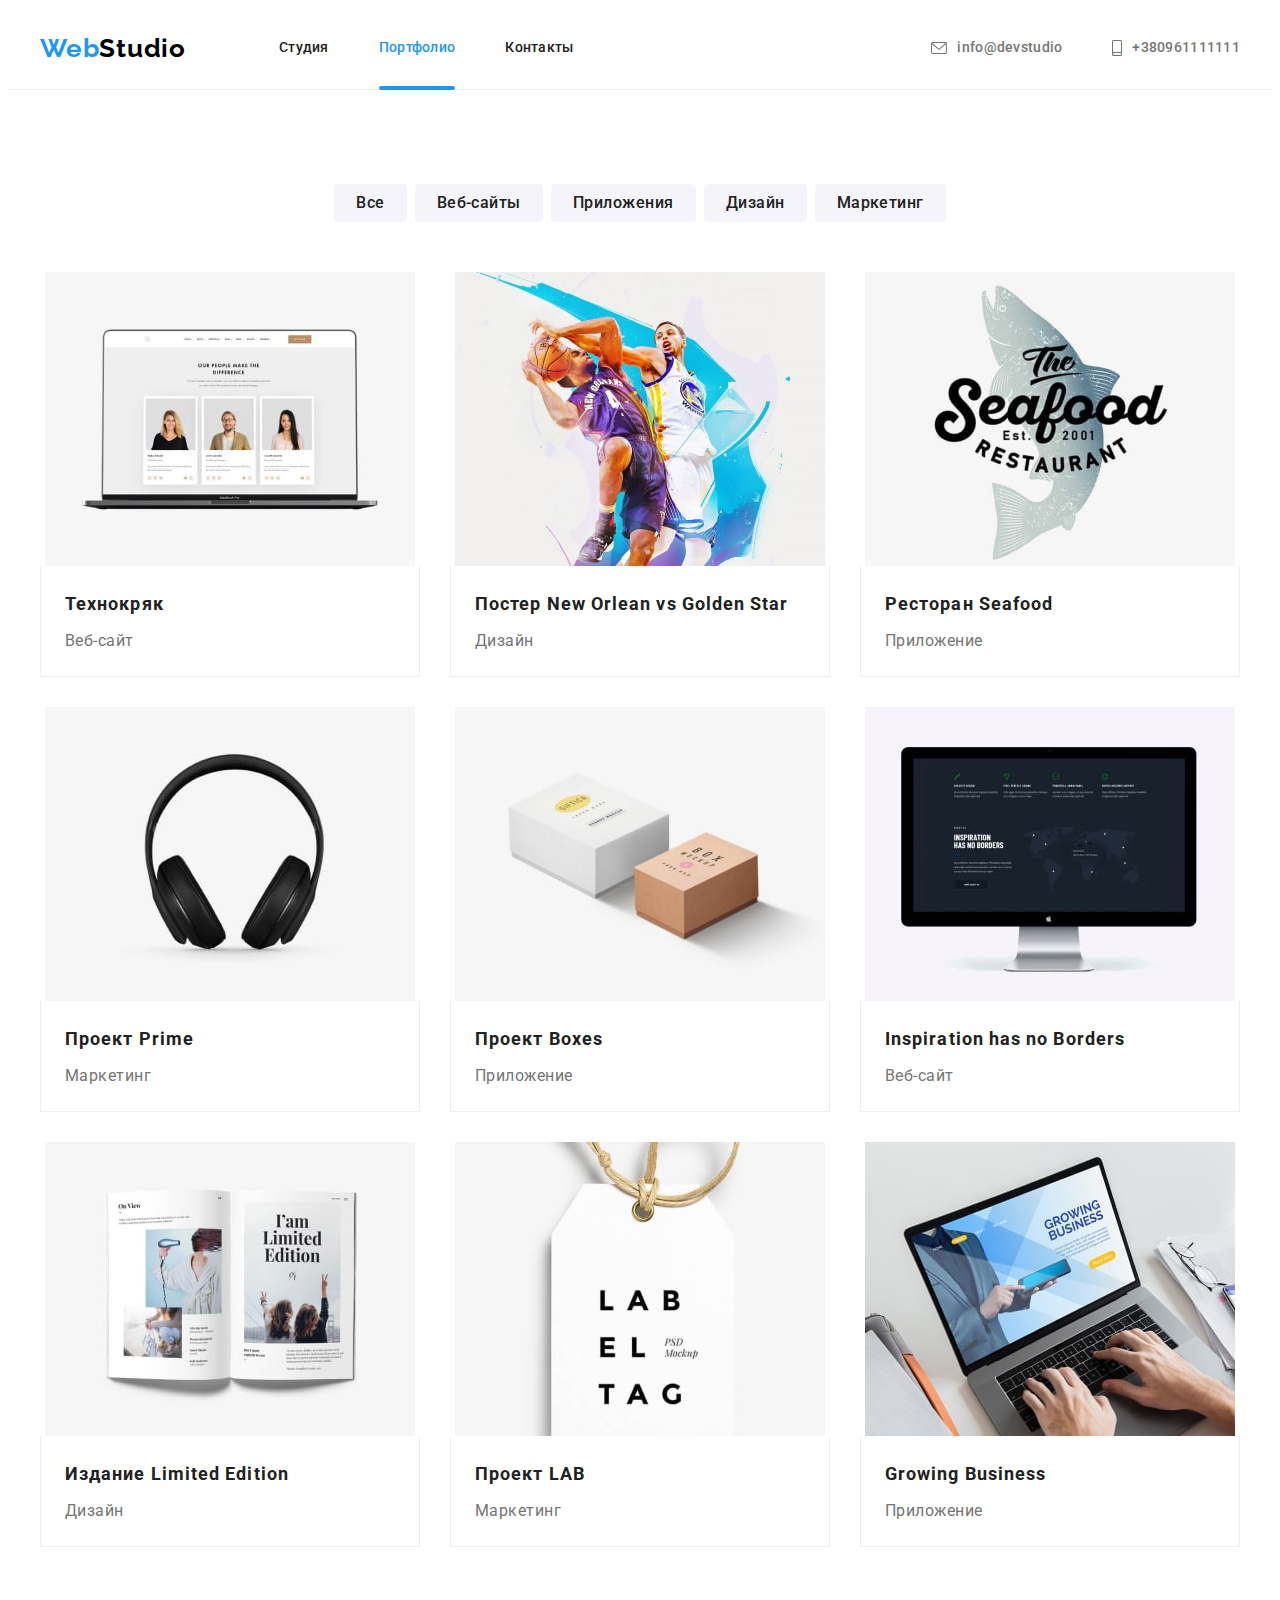
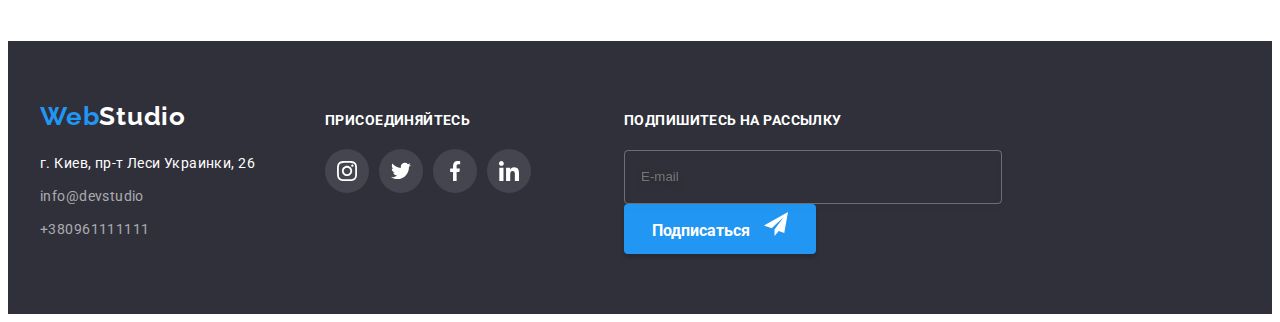
==== portfolio.html @ adef1f6b "add HW6" ====
<!DOCTYPE html>
<html lang="ru">
  <head>
    <meta charset="UTF-8" />
    <meta http-equiv="X-UA-Compatible" content="IE=edge" />
    <meta name="viewport" content="width=device-width, initial-scale=1.0" />
    <link rel="preconnect" href="https://fonts.googleapis.com" />
    <link rel="preconnect" href="https://fonts.gstatic.com" crossorigin />
    <link
      href="https://fonts.googleapis.com/css2?family=Raleway:wght@700&family=Roboto:wght@400;500;700;900&display=swap"
      rel="stylesheet"
    />
    <title>WebStudio</title>
    <link
      rel="stylesheet"
      href="https://cdnjs.cloudflare.com/ajax/libs/modern-normalize/1.1.0/modern-normalize.min.css"
      integrity="sha512-wpPYUAdjBVSE4KJnH1VR1HeZfpl1ub8YT/NKx4PuQ5NmX2tKuGu6U/JRp5y+Y8XG2tV+wKQpNHVUX03MfMFn9Q=="
      crossorigin="anonymous"
      referrerpolicy="no-referrer"
    />
    <link rel="stylesheet" href="./css/styles.css" />
  </head>
  <body>
    <!--header-->
    <header class="header">
      <div class="container">
        <a class="header-logo link logo" href="/" lang="en"
          ><span class="color-logo">Web</span>Studio</a
        >
        <nav class="header-nav">
          <ul class="header-list list">
            <li class="header-item">
              <a href="./index.html" class="header-link link">Студия</a>
            </li>
            <li class="header-item">
              <a href="" class="header-link link current">Портфолио</a>
            </li>
            <li class="header-item">
              <a href="" class="header-link link">Контакты</a>
            </li>
          </ul>
        </nav>
        <ul class="header-contacts list">
          <li class="header-contacts-item">
            <a
              href="mailto:info@devstudio"
              class="header-contacts-link header-link link"
            >
              <svg class="header-icons" width="16" height="12">
                <use href="./images/icons.svg#icon-tel"></use>
              </svg>
              info@devstudio</a
            >
          </li>
          <li class="header-contacts-item">
            <a
              href="tel:+380961111111"
              class="header-contacts-link header-link link"
            >
              <svg class="header-icons" width="10" height="16">
                <use href="./images/icons.svg#icon-smartphone"></use>
              </svg>
              +380961111111</a
            >
          </li>
        </ul>
      </div>
    </header>
    <main>
      <!-- --------------------------------------Portfolio -->
      <section class="portfolio">
        <h1 class="visually-hidden">Портфолио</h1>
        <!----------------------------------------- filter -->

        <div class="container">
          <h2 class="visually-hidden">Фильтры</h2>
          <ul class="filter-list list">
            <li class="filter-item">
              <button type="button" class="filter-btn">Все</button>
            </li>
            <li class="filter-item">
              <button type="button" class="filter-btn">Веб-сайты</button>
            </li>
            <li class="filter-item">
              <button type="button" class="filter-btn">Приложения</button>
            </li>
            <li class="filter-item">
              <button type="button" class="filter-btn">Дизайн</button>
            </li>
            <li class="filter-item">
              <button type="button" class="filter-btn">Маркетинг</button>
            </li>
          </ul>

          <!--------------------------------------- projects -->

          <h2 class="visually-hidden">Наши проекты</h2>
          <ul class="projects-list list">
            <li class="projects-item">
              <a class="projects-link link" href="">
                <div class="projects-image">
                  <img
                    src="./images/img-min.jpg"
                    width="370"
                    alt="Ноутбук с сайтом технокряк на экране"
                  />
                  <p class="projects-top-text">
                    Ресурс предлагает комплексные предложения с разным уровнем
                    функционала и сервисов. Все это позволит посетителю получить
                    исчерпывающие сведения о компании или частном лице.
                  </p>
                </div>
                <div class="projects-title-text">
                  <h3 class="projects-title">Технокряк</h3>
                  <p class="projects-text">Веб-сайт</p>
                </div></a
              >
            </li>
            <li class="projects-item">
              <a class="projects-link link" href="">
                <div class="projects-image">
                  <img
                    src="./images/img(1)-min.jpg"
                    width="370"
                    alt="два парня играют в баскетбол"
                  />
                  <p class="projects-top-text">
                    Ресурс предлагает комплексные предложения с разным уровнем
                    функционала и сервисов. Все это позволит посетителю получить
                    исчерпывающие сведения о компании или частном лице.
                  </p>
                </div>
                <div class="projects-title-text">
                  <h3 class="projects-title">
                    Постер <span lang="en"> New Orlean vs Golden Star</span>
                  </h3>
                  <p class="projects-text">Дизайн</p>
                </div>
              </a>
            </li>
            <li class="projects-item">
              <a class="projects-link link" href="">
                <div class="projects-image">
                  <img
                    src="./images/img(2)-min.jpg"
                    width="370"
                    alt="логотип ресторана"
                  />
                  <p class="projects-top-text">
                    Ресурс предлагает комплексные предложения с разным уровнем
                    функционала и сервисов. Все это позволит посетителю получить
                    исчерпывающие сведения о компании или частном лице.
                  </p>
                </div>
                <div class="projects-title-text">
                  <h3 class="projects-title">
                    Ресторан <span lang="en">Seafood</span>
                  </h3>
                  <p class="projects-text">Приложение</p>
                </div>
              </a>
            </li>
            <li class="projects-item">
              <a class="projects-link link" href="">
                <div class="projects-image">
                  <img
                    src="./images/img(3)-min.jpg"
                    width="370"
                    alt="Наушники"
                  />
                  <p class="projects-top-text">
                    Ресурс предлагает комплексные предложения с разным уровнем
                    функционала и сервисов. Все это позволит посетителю получить
                    исчерпывающие сведения о компании или частном лице.
                  </p>
                </div>
                <div class="projects-title-text">
                  <h3 class="projects-title">
                    Проект <span lang="en">Prime</span>
                  </h3>
                  <p class="projects-text">Маркетинг</p>
                </div>
              </a>
            </li>
            <li class="projects-item">
              <a class="projects-link link" href="">
                <div class="projects-image">
                  <img
                    src="./images/img(4)-min.jpg"
                    width="370"
                    alt="две коробки. одна белая, другая деревянная"
                  />
                  <p class="projects-top-text">
                    Ресурс предлагает комплексные предложения с разным уровнем
                    функционала и сервисов. Все это позволит посетителю получить
                    исчерпывающие сведения о компании или частном лице.
                  </p>
                </div>
                <div class="projects-title-text">
                  <h3 class="projects-title">
                    Проект <span lang="en">Boxes</span>
                  </h3>
                  <p class="projects-text">Приложение</p>
                </div>
              </a>
            </li>
            <li class="projects-item">
              <a class="projects-link link" href="">
                <div class="projects-image">
                  <img
                    src="./images/img(5)-min.jpg"
                    width="370"
                    alt="Монитор с главной страницей веб-сайта"
                  />
                  <p class="projects-top-text">
                    Ресурс предлагает комплексные предложения с разным уровнем
                    функционала и сервисов. Все это позволит посетителю получить
                    исчерпывающие сведения о компании или частном лице.
                  </p>
                </div>
                <div class="projects-title-text">
                  <h3 class="projects-title">
                    <span lang="en">Inspiration has no Borders</span>
                  </h3>
                  <p class="projects-text">Веб-сайт</p>
                </div>
              </a>
            </li>
            <li class="projects-item">
              <a class="projects-link link" href="">
                <div class="projects-image">
                  <img
                    src="./images/img(6)-min.jpg"
                    width="370"
                    alt="Открытый журнал"
                  />
                  <p class="projects-top-text">
                    Ресурс предлагает комплексные предложения с разным уровнем
                    функционала и сервисов. Все это позволит посетителю получить
                    исчерпывающие сведения о компании или частном лице.
                  </p>
                </div>
                <div class="projects-title-text">
                  <h3 class="projects-title">
                    Издание <span lang="en">Limited Edition</span>
                  </h3>
                  <p class="projects-text">Дизайн</p>
                </div>
              </a>
            </li>
            <li class="projects-item">
              <a class="projects-link link" href="">
                <div class="projects-image">
                  <img
                    src="./images/img(7)-min.jpg"
                    width="370"
                    alt="Логотип на ярлыке"
                  />
                  <p class="projects-top-text">
                    Ресурс предлагает комплексные предложения с разным уровнем
                    функционала и сервисов. Все это позволит посетителю получить
                    исчерпывающие сведения о компании или частном лице.
                  </p>
                </div>
                <div class="projects-title-text">
                  <h3 class="projects-title">
                    Проект <span lang="en">LAB</span>
                  </h3>
                  <p class="projects-text">Маркетинг</p>
                </div>
              </a>
            </li>
            <li class="projects-item">
              <a class="projects-link link" href="">
                <div class="projects-image">
                  <img
                    src="./images/img(8)-min.jpg"
                    width="370"
                    alt="две руки на клавиатуре ноутбука"
                  />
                  <p class="projects-top-text">
                    Ресурс предлагает комплексные предложения с разным уровнем
                    функционала и сервисов. Все это позволит посетителю получить
                    исчерпывающие сведения о компании или частном лице.
                  </p>
                </div>
                <div class="projects-title-text">
                  <h3 class="projects-title">
                    <span lang="en">Growing Business</span>
                  </h3>
                  <p class="projects-text">Приложение</p>
                </div>
              </a>
            </li>
          </ul>
        </div>
      </section>
    </main>

    <!--footer-->
    <footer class="footer">
      <div class="container">
        <div class="footer-contacts">
          <a class="footer-logo link logo" href="/" lang="en"
            ><span class="color-logo">Web</span>Studio</a
          >
          <address class="footer-address text">
            <p class="footer-address-text">г. Киев, пр-т Леси Украинки, 26</p>
            <ul class="footer-address-list list">
              <li class="footer-address-item">
                <a
                  href="mailto:info@devstudio"
                  class="footer-address-email link"
                  >info@devstudio</a
                >
              </li>
              <li class="footer-address-item">
                <a href="tel:+380961111111" class="footer-address-tel link"
                  >+380961111111</a
                >
              </li>
            </ul>
          </address>
        </div>
        <div class="footer-icons">
          <h2 class="footer-text">Присоединяйтесь</h2>
          <ul class="footer-social-list list">
            <li class="footer-social-item">
              <a href="" class="footer-social-link link">
                <svg class="footer-social-icon" width="20" height="20">
                  <use href="./images/icons.svg#icon-instagram"></use>
                </svg>
              </a>
            </li>
            <li class="footer-social-item">
              <a href="" class="footer-social-link link">
                <svg class="footer-social-icon" width="20" height="20">
                  <use href="./images/icons.svg#icon-twitter"></use>
                </svg>
              </a>
            </li>
            <li class="footer-social-item">
              <a href="" class="footer-social-link link">
                <svg class="footer-social-icon" width="20" height="20">
                  <use href="./images/icons.svg#icon-facebook"></use>
                </svg>
              </a>
            </li>
            <li class="footer-social-item">
              <a href="" class="footer-social-link link">
                <svg class="footer-social-icon" width="20" height="20">
                  <use href="./images/icons.svg#icon-linkedin"></use>
                </svg>
              </a>
            </li>
          </ul>
        </div>

        <form name="footer-form" class="footer-form">
          <p class="footer-form-text">Подпишитесь на рассылку</p>
          <label for="footer-form-email"></label>
          <input
            class="footer-form-email"
            name="footer-form-email"
            type="email"
            placeholder="E-mail"
            autocomplete="on"
            id="footer-form-email"
          />
          <button type="submit" class="footer-btn-sub">
            <div class="for-form">
              <span class="footer-btn-text">Подписаться</span>
              <svg class="footer-form-icon" width="24" height="24">
                <use href="./images/icons.svg#icon-telegram"></use>
              </svg>
            </div>
          </button>
        </form>
      </div>
    </footer>
    <!------------------------------------- scripts -->
    <script src="./js/modal.js"></script>
  </body>
</html>
---- css/styles.css ----
:root {
  --main-text-color: #212121;
  --second-text-color: #757575;
  --third-text-color: #ffffff;
  --accent-text-color: #2196f3;
  --main-background-color: #ffffff;
}

p,
h1,
h2,
h3,
h4,
h5,
h6 {
  margin: 0;
}

ul,
ol {
  margin: 0;
  padding-left: 0;
}

button {
  cursor: pointer;
}

img {
  display: block;
  margin: 0 auto;
}

body {
  font-family: "Roboto", sans-serif;
  background-color: var(--main-background-color);
  color: var(--main-text-color);
}

.container {
  width: 1200px;
  margin: 0 auto;
  padding-left: 15px;
  padding-right: 15px;
  /* outline: 1px solid red; */
}

.list {
  list-style: none;
}

.link {
  text-decoration: none;
}

.logo {
  font-family: "Raleway";
  font-weight: 700;
  font-size: 26px;
  line-height: 1.19;
  letter-spacing: 0.03em;
}

.text {
  font-size: 14px;
  line-height: 1.71;
  letter-spacing: 0.03em;
}

.title {
  font-weight: 700;
  font-size: 36px;
  line-height: 1.17;
  text-align: center;
  letter-spacing: 0.03em;
}

/* --------------------HEADER----------------- */
.header {
  /* background-color: yellowgreen; */
  padding-top: 25px;
  padding-bottom: 25px;
  border-bottom: 1px solid #ececec;
}

.header-logo {
  color: #000000;
  margin-right: 93px;
}

.header .container {
  display: flex;
  align-items: center;
}

.header-list {
  display: flex;
  align-items: center;
}

.header-item:not(:last-child) {
  margin-right: 50px;
}

.color-logo {
  color: #2196f3;
}

.header-list .link.current {
  color: var(--accent-text-color);
}

.header-link {
  display: flex;
  align-items: center;
  font-weight: 500;
  font-size: 14px;
  line-height: 1.14;
  letter-spacing: 0.02em;
  color: var(--main-text-color);
  transition: color 250ms cubic-bezier(0.4, 0, 0.2, 1);
  position: relative;
}

.header-contacts {
  display: flex;
  margin-left: auto;
}

.header-contacts-item:not(:last-child) {
  margin-right: 50px;
}

.header-contacts-link {
  color: var(--second-text-color);
  transition: color 250ms cubic-bezier(0.4, 0, 0.2, 1);
}

.header-icons {
  fill: currentColor;
  margin-right: 10px;
}

.header-link:hover,
.header-link:focus {
  color: var(--accent-text-color);
}
.header-contacts-link:hover,
.header-contacts-link:focus {
  fill: var(--accent-text-color);
}

.header-link.current::after {
  content: "";
  position: absolute;
  width: 100%;
  height: 4px;
  background: var(--accent-text-color);
  border-radius: 2px;
  left: 0;
  bottom: -34px;
}

/* --------------------HERO----------------- */
.hero {
  background-color: #2f303a;
  background-image: linear-gradient(
      rgba(47, 48, 58, 0.4),
      rgba(47, 48, 58, 0.4)
    ),
    url(../images/Img.jpg);
  background-repeat: no-repeat;
  background-position: center;
  border-style: cover;
  max-width: 1600px;
  margin: 0 auto;
  padding-top: 200px;
  padding-bottom: 200px;
}

.hero-title {
  font-weight: 900;
  font-size: 44px;
  line-height: 1.36;
  text-align: center;
  letter-spacing: 0.06em;
  text-transform: uppercase;
  width: 696px;
  color: var(--third-text-color);
  margin-left: auto;
  margin-right: auto;
  margin-bottom: 30px;
  /* padding: 200px 250px 30px 250px; */
}

.hero-btn {
  display: block;
  font-family: inherit;
  font-weight: 700;
  font-size: 16px;
  line-height: 1.88;
  letter-spacing: 0.06em;
  color: var(--third-text-color);
  background-color: #2196f3;
  border: none;
  padding: 10px 32px;
  margin: 0 auto;
  border-radius: 4px;
}

.hero-btn:hover,
.hero-btn:focus {
  background-color: #188ce8;
}

/* --------------------PROPERTIES----------------- */

.properties {
  /* background-color: yellow; */
  padding-top: 95px;
  padding-bottom: 45px;
}

.properties-list {
  display: flex;
}

.properties-item {
  max-width: 270px;
}

.properties-item:not(:last-child) {
  margin-right: 30px;
}

.properties-item::before {
  display: block;
  content: "";
  height: 120px;
  background: #f5f4fa;
  background-repeat: no-repeat;
  background-position: center;
  border-radius: 4px;
  margin-bottom: 30px;
}

.properties-item:nth-child(1)::before {
  background-image: url(../images/antenna1.svg);
}

.properties-item:nth-child(2)::before {
  background-image: url(../images/clock2.svg);
}

.properties-item:nth-child(3)::before {
  background-image: url(../images/diagram3.svg);
}

.properties-item:nth-child(4)::before {
  background-image: url(../images/astronaut4.svg);
}

.visually-hidden {
  position: absolute;
  white-space: nowrap;
  width: 1px;
  height: 1px;
  overflow: hidden;
  border: 0;
  padding: 0;
  clip: rect(0 0 0 0);
  clip-path: inset(50%);
  margin: -1px;
}

.properties-title {
  font-weight: 700;
  font-size: 14px;
  line-height: 1.14;
  letter-spacing: 0.03em;
  text-transform: uppercase;
  margin-bottom: 10px;
}

.properties-text {
  color: var(--second-text-color);
}

/* --------------------WORK----------------- */
.work {
  /* background-color: blue; */
  padding-top: 45px;
  padding-bottom: 94px;
}

.work-list {
  display: flex;
  flex-wrap: wrap;
  margin: -15px;
}

.work-item {
  flex-basis: calc(100% / 3 - 30px);
  margin: 15px;
}

.work-top {
  position: relative;
}

.work-top-text {
  position: absolute;
  bottom: 0;
  width: 100%;
  font-weight: 700;
  font-size: 14px;
  line-height: 1.33;
  text-align: center;
  letter-spacing: 0.03em;
  text-transform: uppercase;
  color: var(--third-text-color);
  background: rgba(47, 48, 58, 0.8);
  padding-top: 27px;
  padding-bottom: 27px;
}

.work-title {
  margin-bottom: 50px;
}

/* --------------------OUR TEAM----------------- */
.team {
  background-color: #f5f4fa;
  max-width: 1600px;
  margin: 0 auto;
  padding-top: 94px;
  padding-bottom: 94px;
}

.our-team-title {
  margin-bottom: 50px;
}

.team-item {
  background-color: #ffffff;
}

.team-title-text {
  text-align: center;
  padding-top: 30px;
  padding-bottom: 30px;
}

.team-title {
  font-weight: 500;
  font-size: 16px;
  line-height: 1.19;
  text-align: center;
  letter-spacing: 0.03em;
  margin-bottom: 10px;
}

.team-list {
  display: flex;
  margin-left: -30px;
}

.team-item {
  flex-basis: calc(100% / 4 - 30px);
  margin-left: 30px;
  box-shadow: 0px 1px 3px rgba(0, 0, 0, 0.12), 0px 1px 1px rgba(0, 0, 0, 0.14),
    0px 2px 1px rgba(0, 0, 0, 0.2);
  border-radius: 0px 0px 4px 4px;
}

.team-text {
  line-height: 1.19;
  text-align: center;
  letter-spacing: 0.03em;
  color: var(--second-text-color);
}

.team-social-list {
  display: flex;
  justify-content: center;
  margin-top: 16px;
}

.team-social-item {
  width: 44px;
  height: 44px;
  margin-right: 10px;
}

.team-social-item:last-child {
  margin: 0;
}

.team-social-link {
  width: 100%;
  height: 100%;
  border-radius: 50%;
  display: flex;
  align-items: center;
  justify-content: center;
  transition: background-color 250ms cubic-bezier(0.4, 0, 0.2, 1),
    fill 250ms cubic-bezier(0.4, 0, 0.2, 1);
}

.team-social-icon {
  fill: #afb1b8;
}

.team-social-link:hover,
.team-social-link:focus {
  background-color: #2196f3;
}

.team-social-link:hover .team-social-icon,
.team-social-link:focus .team-social-icon {
  fill: #ffffff;
}

/* --------------------CLIENTS----------------- */
.clients {
  padding-top: 94px;
  padding-bottom: 94px;
}

.clients-title {
  font-size: 36px;
  line-height: calc(42 / 36);
  text-align: center;
  letter-spacing: 0.03em;
  color: var(--main-text-color);
}

.clients-list {
  display: flex;
  justify-content: center;
  margin-top: 50px;
}

.clients-item {
  width: 170px;
  height: 92px;
  margin-right: 30px;
}

.clients-item:last-child {
  margin-right: 0;
}

.clients-link {
  display: flex;
  align-items: center;
  justify-content: center;
  width: 100%;
  height: 100%;
  border: 1px solid #afb1b8;
  border-radius: 4px;
  transition: border-color 250ms cubic-bezier(0.4, 0, 0.2, 1);
}

.clients-icon {
  fill: #afb1b8;
  transition: fill 250ms cubic-bezier(0.4, 0, 0.2, 1);
}

.clients-link:hover .clients-icon,
.clients-link:focus .clients-icon {
  fill: var(--accent-text-color);
}

.clients-link:hover,
.clients-link:focus {
  border-color: var(--accent-text-color);
}

/* --------------------FOOTER----------------- */
.footer {
  background-color: #2f303a;
  max-width: 1600px;
  margin: 0 auto;
  padding-top: 60px;
  padding-bottom: 60px;
}

.footer .container {
  display: flex;
  align-items: baseline;
}

.footer-contacts {
  margin-right: 70px;
}

.footer-logo {
  color: #ffffff;
}

.footer-address {
  font-style: normal;
  margin-top: 20px;
}

.footer-address-text {
  color: var(--third-text-color);
  margin-bottom: 9px;
}

.footer-address-item:not(:last-child) {
  margin-bottom: 9px;
}

.footer-address-email,
.footer-address-tel {
  color: rgba(255, 255, 255, 0.6);
  transition: color 250ms cubic-bezier(0.4, 0, 0.2, 1);
}

.footer-address-email:hover,
.footer-address-tel:hover,
.footer-address-email:focus,
.footer-address-tel:focus {
  color: var(--accent-text-color);
}

.footer-text {
  font-size: 14px;
  line-height: 1.14;
  letter-spacing: 0.03em;
  text-transform: uppercase;
  color: var(--third-text-color);
  margin-bottom: 20px;
}

.footer-social-list {
  display: flex;
}

.footer-social-item {
  width: 44px;
  height: 44px;
  margin-right: 10px;
}

.footer-social-item:last-child {
  margin: 0;
}

.footer-social-link {
  width: 100%;
  height: 100%;
  border-radius: 50%;
  display: flex;
  align-items: center;
  justify-content: center;
  background: rgba(255, 255, 255, 0.1);
  border-radius: 50%;
  transition: background 250ms cubic-bezier(0.4, 0, 0.2, 1);
}

.footer-social-icon {
  fill: #ffffff;
}

.footer-social-link:hover,
.footer-social-link:focus {
  background: #2196f3;
}

/* ---------------FOOTER FORM----- */
.footer-form {
  /* border: 1px solid red; */
  margin-left: 93px;
}

.footer-form-sub {
  display: flex;
  align-items: center;
}

.footer-form-text {
  font-weight: 700;
  font-size: 14px;
  line-height: 1.33;
  letter-spacing: 0.03em;
  text-transform: uppercase;
  color: var(--third-text-color);
  margin-bottom: 20px;
}

.footer-form-email {
  background: transparent;
  border: 1px solid rgba(255, 255, 255, 0.3);
  filter: drop-shadow(0px 4px 4px rgba(0, 0, 0, 0.15));
  border-radius: 4px;
  width: 358px;
  height: 50px;
  padding-left: 16px;
  margin-right: 12px;
  color: var(--third-text-color);
}

.footer-btn-sub {
  display: flex;
  align-items: center;
  justify-content: center;
  font-family: inherit;
  font-weight: 700;
  font-size: 16px;
  line-height: 1.88;
  color: var(--third-text-color);
  border: none;
  background: #2196f3;
  box-shadow: 0px 4px 4px rgba(0, 0, 0, 0.15);
  border-radius: 4px;
  padding: 8px 28px;
  transition: background 250ms cubic-bezier(0.4, 0, 0.2, 1);
}

.footer-form-icon {
  margin-left: 10px;
}

.footer-btn-sub:hover,
.footer-btn-sub:focus {
  background: #188ce8;
}

/* --------------------PORTFOLIO-------------------- */
.portfolio {
  padding-top: 94px;
  padding-bottom: 94px;
}

/*------------------------------- filter */

.filter-list {
  display: flex;
  justify-content: center;
  margin-bottom: 50px;
}

.filter-btn {
  font-family: inherit;
  font-weight: 500;
  font-size: 16px;
  line-height: 1.62;
  text-align: center;
  letter-spacing: 0.03em;
  color: #212121;
  background-color: #f5f4fa;
  cursor: pointer;
  border: none;
  border-radius: 4px;
  padding: 6px 22px 6px 22px;
  transition: background-color 250ms cubic-bezier(0.4, 0, 0.2, 1),
    box-shadow 250ms cubic-bezier(0.4, 0, 0.2, 1),
    color 250ms cubic-bezier(0.4, 0, 0.2, 1);
}

.filter-item:not(:last-child) {
  margin-right: 8px;
}

.filter-btn:hover,
.filter-btn:focus {
  color: #ffffff;
  background-color: #2196f3;
  box-shadow: 0px 3px 1px rgba(0, 0, 0, 0.1), 0px 1px 2px rgba(0, 0, 0, 0.08),
    0px 2px 2px rgba(0, 0, 0, 0.12);
}

/* ---------------------------------projects */
.projects-list {
  display: flex;
  flex-wrap: wrap;
  margin-left: -30px;
  margin-top: -30px;
}

.projects-list > .projects-item {
  /* outline: 1px dashed blue; */
  flex-basis: calc(100% / 3 - 30px);
  margin-left: 30px;
  margin-top: 30px;
}

.projects-link {
  display: block;
  transition: box-shadow 250ms cubic-bezier(0.4, 0, 0.2, 1);
}

.projects-item:hover .projects-top-text {
  transform: translateY(0);
}

.projects-image {
  position: relative;
  overflow: hidden;
}

.projects-top-text {
  position: absolute;
  top: 0;
  font-size: 18px;
  line-height: 1.56;
  letter-spacing: 0.03em;
  color: var(--third-text-color);
  background: rgba(33, 150, 243, 0.9);
  padding: 63px 24px;
  height: 100%;
  transform: translateY(100%);
  transition: transform 250ms linear;
}

.projects-title {
  font-weight: 700;
  font-size: 18px;
  line-height: 2;
  letter-spacing: 0.06em;
  color: var(--main-text-color);
  margin-bottom: 4px;
}

.projects-text {
  line-height: 1.88;
  letter-spacing: 0.03em;
  color: var(--second-text-color);
}

.projects-title-text {
  padding: 20px 24px 20px 24px;
  border-right: 1px solid #eeeeee;
  border-bottom: 1px solid #eeeeee;
  border-left: 1px solid #eeeeee;
}

.projects-link:hover,
.projects-link:focus {
  box-shadow: 0px 3px 1px rgba(0, 0, 0, 0.1), 0px 1px 2px rgba(0, 0, 0, 0.08),
    0px 2px 2px rgba(0, 0, 0, 0.12);
  border-radius: 4px;
}

/* ------------------------------modal window */
.backdrop {
  position: fixed;
  width: 100vw;
  height: 100vh;
  background: rgba(0, 0, 0, 0.2);
  top: 0;
  transition: opacity 250ms, visibility 250ms;
}

.backdrop.is-hidden .modal {
  transform: translate(-50%, -50%) scale(0);
}

.modal {
  width: 530px;
  min-height: 580px;
  background-color: var(--main-background-color);
  box-shadow: 0px 1px 3px rgba(0, 0, 0, 0.12), 0px 1px 1px rgba(0, 0, 0, 0.14),
    0px 2px 1px rgba(0, 0, 0, 0.2);
  border-radius: 4px;
  position: absolute;
  top: 50%;
  left: 50%;
  transform: translate(-50%, -50%) scale(1);
  transition: transform 250ms;
  padding: 40px;
}

.modal-close-btn {
  width: 30px;
  height: 30px;
  background-color: transparent;
  border: 1px solid rgba(0, 0, 0, 0.1);
  border-radius: 50%;
  position: absolute;
  top: 8px;
  right: 8px;
}

.modal-close-x {
  display: block;
}

.is-hidden {
  visibility: hidden;
  opacity: 0;
  pointer-events: none;
}

.no-scroll {
  overflow: hidden;
}

.modal-close-x:hover,
.modal-close-x:focus {
  fill: var(--accent-text-color);
}

/* ------------------------------modal form */
.modal-title {
  font-weight: 700;
  font-size: 20px;
  line-height: 1.15;
  text-align: center;
  letter-spacing: 0.03em;
  color: var(--main-text-color);
  margin-bottom: 12px;
}

.modal-field {
  margin-bottom: 20px;
}

.input-wrap {
  position: relative;
}

.modal-icon {
  position: absolute;
  left: 12px;
  top: 50%;
  transform: translateY(-50%);
  transition: fill 250ms cubic-bezier(0.4, 0, 0.2, 1);
}

.modal-input {
  width: 100%;
  height: 40px;
  border: 1px solid rgba(33, 33, 33, 0.2);
  border-radius: 4px;
  padding-left: 42px;
  font-size: 12px;
  line-height: 1.16;
  letter-spacing: 0.01em;
  color: var(--main-text-color);
  outline: none;
}

.modal-input:focus,
.modal-text:focus {
  border-color: var(--accent-text-color);
}

.modal-label {
  font-size: 12px;
  line-height: 1.67;
  letter-spacing: 0.01em;
  color: var(--second-text-color);
}

.modal-input:focus + .modal-icon {
  fill: var(--accent-text-color);
}

.modal-text {
  width: 100%;
  height: 120px;
  border: 1px solid rgba(33, 33, 33, 0.2);
  border-radius: 4px;
  resize: none;
  padding-left: 16px;
  padding-top: 12px;
  font-size: 12px;
  line-height: 1.16;
  letter-spacing: 0.01em;
  color: var(--second-text-color);
  outline: none;
  transition: border-color 250ms cubic-bezier(0.4, 0, 0.2, 1);
}

.modal-text::placeholder {
  font-size: 12px;
  line-height: 1.16;
  letter-spacing: 0.01em;
  color: rgba(117, 117, 117, 0.5);
}

.modal-label-text {
  display: block;
  margin-bottom: 4px;
}

.modal-btn {
  width: 200px;
  height: 50px;
  background: #2196f3;
  border: none;
  box-shadow: 0px 4px 4px rgba(0, 0, 0, 0.15);
  border-radius: 4px;
  display: block;
  margin: 0 auto;
  transition: box-shadow 250ms cubic-bezier(0.4, 0, 0.2, 1),
    background 250ms cubic-bezier(0.4, 0, 0.2, 1);
}

.modal-btn-text {
  font-family: inherit;
  font-weight: 700;
  font-size: 16px;
  line-height: 1.88;
  text-align: center;
  letter-spacing: 0.06em;
  color: var(--third-text-color);
}

.modal-btn:hover,
.modal-btn:focus {
  background: #188ce8;
  box-shadow: 0px 4px 4px rgba(0, 0, 0, 0.15);
  border-radius: 4px;
}

.policy-text {
  font-size: 14px;
  line-height: 1.71;
  letter-spacing: 0.03em;
  color: var(--second-text-color);
  display: flex;
  align-items: center;
  justify-content: center;
  margin-bottom: 30px;
}

.policy-text::before {
  content: "";
  width: 16px;
  height: 15px;
  border: 2px solid #212121;
  border-radius: 3px;
  margin-right: 7px;
}

.modal-policy:checked + .policy-text::before {
  background-color: var(--accent-text-color);
  border: none;
  background-image: url(../images/check.svg);
  background-repeat: no-repeat;
  background-position: center;
}

.modal-policy:focus + .policy-text::before {
  border-color: var(--accent-text-color);
}

.policy-link {
  font-size: 14px;
  line-height: 1.71;
  letter-spacing: 0.03em;
  text-decoration-line: underline;
  color: var(--accent-text-color);
  margin-left: 5px;
}
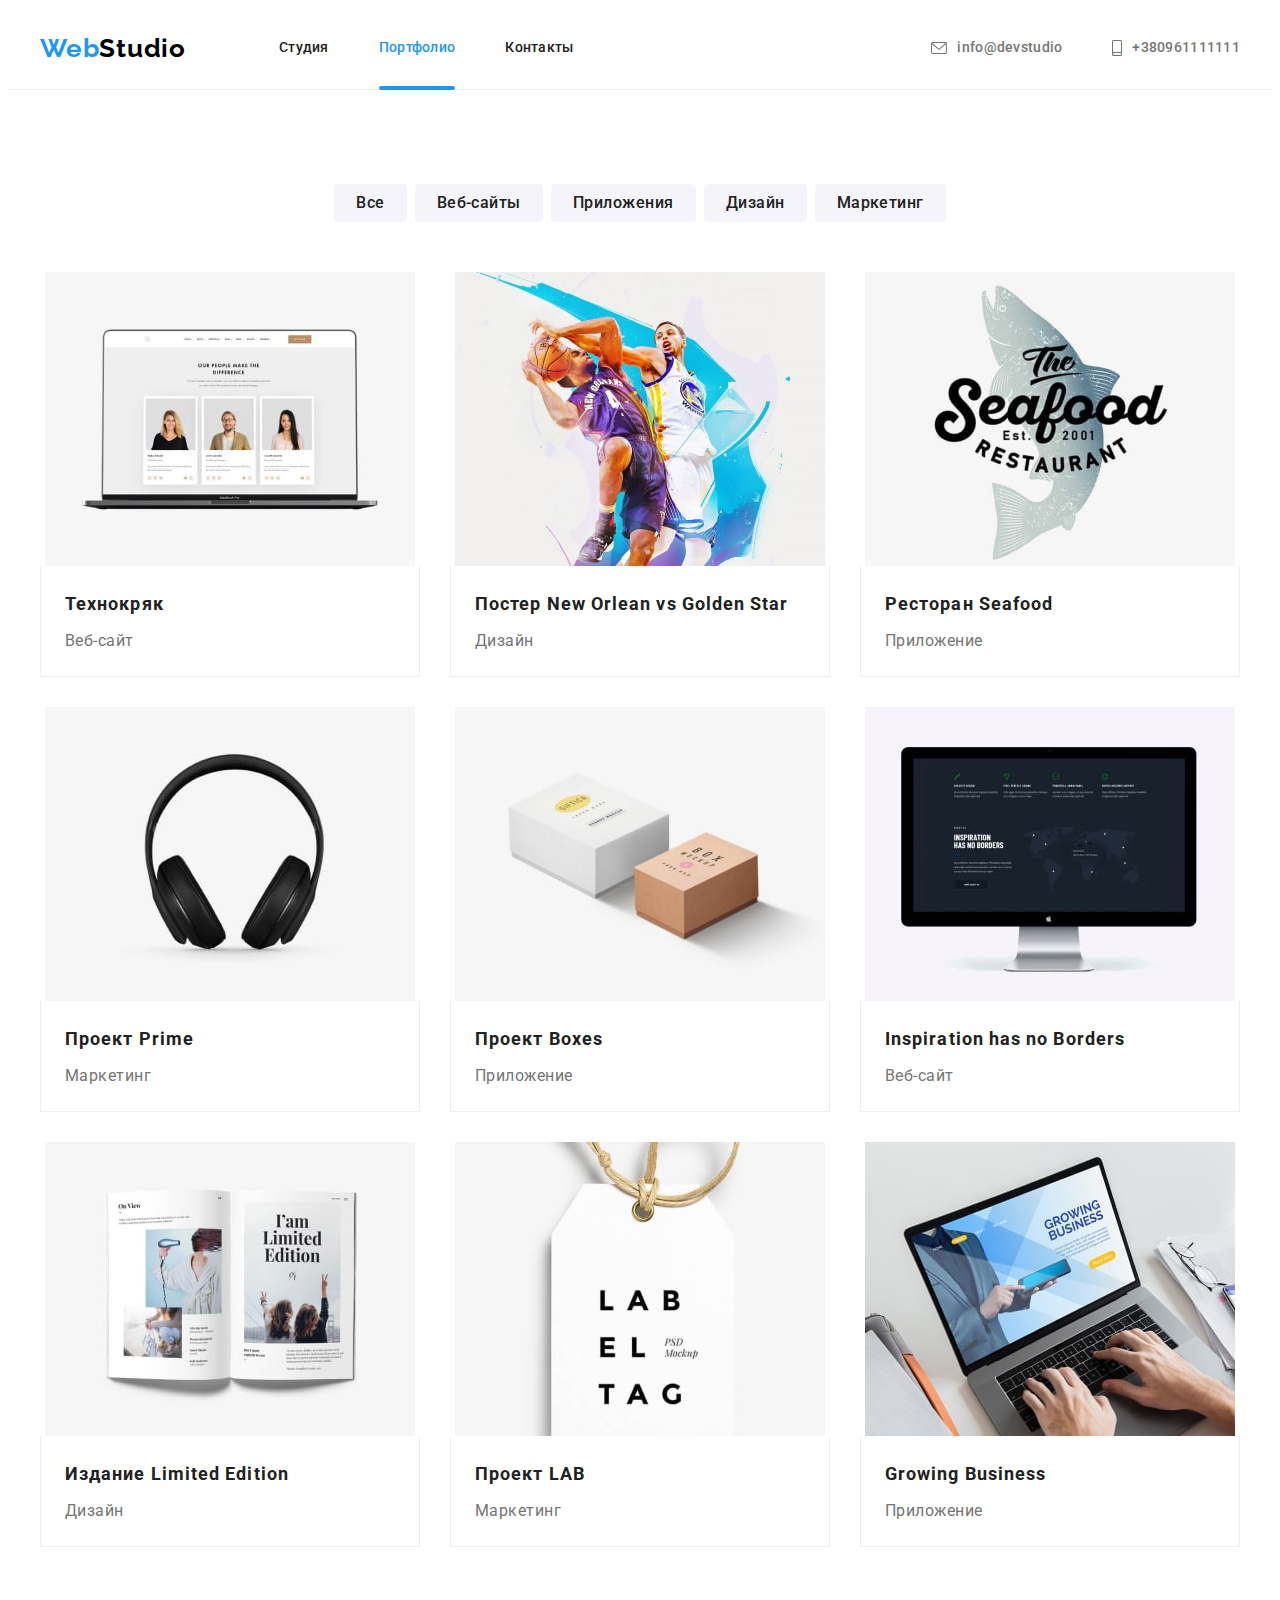
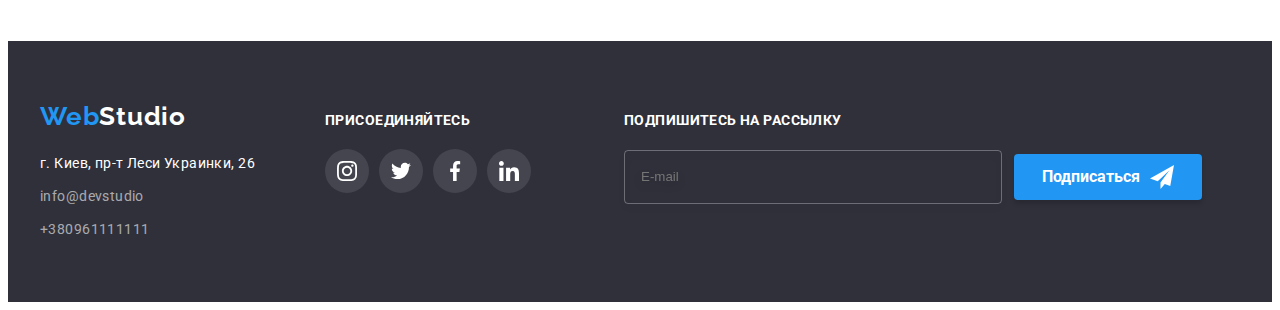
==== commit fd72790d: "correct footer" ====
--- a/portfolio.html
+++ b/portfolio.html
@@ -356,26 +356,26 @@
           </ul>
         </div>
 
-        <form name="footer-form" class="footer-form">
+        <div class="footer-form">
           <p class="footer-form-text">Подпишитесь на рассылку</p>
-          <label for="footer-form-email"></label>
-          <input
-            class="footer-form-email"
-            name="footer-form-email"
-            type="email"
-            placeholder="E-mail"
-            autocomplete="on"
-            id="footer-form-email"
-          />
-          <button type="submit" class="footer-btn-sub">
-            <div class="for-form">
-              <span class="footer-btn-text">Подписаться</span>
+          <form name="footer-form-sub" class="footer-form-sub">
+            <label for="footer-form-email"></label>
+            <input
+              class="footer-form-email"
+              name="footer-form-email"
+              type="email"
+              placeholder="E-mail"
+              autocomplete="on"
+              id="footer-form-email"
+            />
+            <button type="submit" class="footer-btn-sub">
+              Подписаться
               <svg class="footer-form-icon" width="24" height="24">
                 <use href="./images/icons.svg#icon-telegram"></use>
               </svg>
-            </div>
-          </button>
-        </form>
+            </button>
+          </form>
+        </div>
       </div>
     </footer>
     <!------------------------------------- scripts -->
